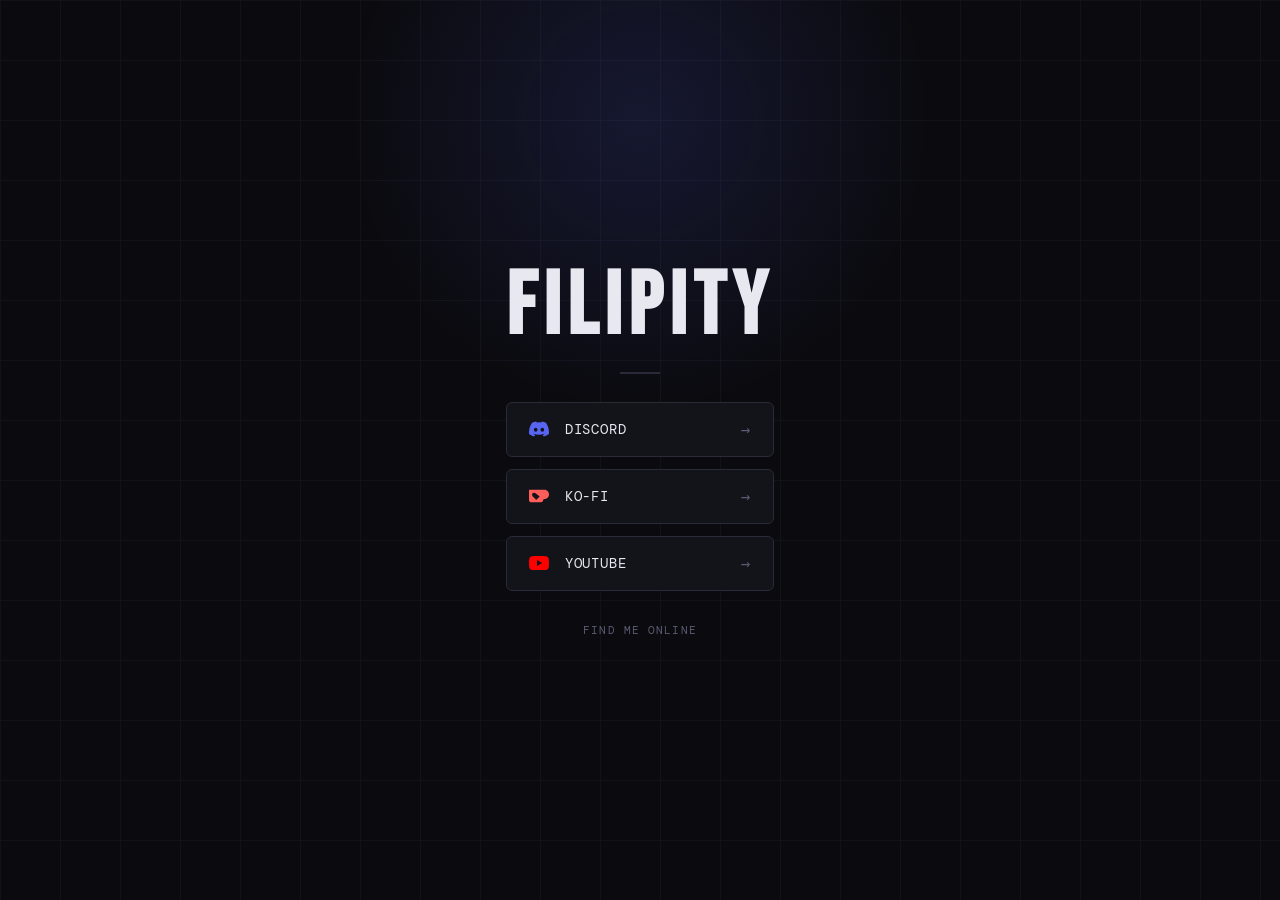
==== index.html @ c8604f3b "Update index.html" ====
<!DOCTYPE html>
<html lang="en">
<head>
  <meta charset="UTF-8" />
  <meta name="viewport" content="width=device-width, initial-scale=1.0" />
  <title>filipity</title>
  <link href="https://fonts.googleapis.com/css2?family=Bebas+Neue&family=DM+Mono:wght@300;400&display=swap" rel="stylesheet" />
  <style>
    *, *::before, *::after { box-sizing: border-box; margin: 0; padding: 0; }

    :root {
      --bg: #0b0b0f;
      --surface: #13131a;
      --border: #2a2a38;
      --text: #e8e8f0;
      --muted: #5a5a72;
      --discord: #5865f2;
      --kofi: #ff5e5b;
      --youtube: #ff0000;
    }

    html, body {
      height: 100%;
      background: var(--bg);
      color: var(--text);
      font-family: 'DM Mono', monospace;
      display: flex;
      align-items: center;
      justify-content: center;
      min-height: 100vh;
      overflow: hidden;
    }

    /* Subtle grid background */
    body::before {
      content: '';
      position: fixed;
      inset: 0;
      background-image:
        linear-gradient(var(--border) 1px, transparent 1px),
        linear-gradient(90deg, var(--border) 1px, transparent 1px);
      background-size: 60px 60px;
      opacity: 0.25;
      pointer-events: none;
    }

    /* Glowing orb */
    body::after {
      content: '';
      position: fixed;
      top: -20%;
      left: 50%;
      transform: translateX(-50%);
      width: 600px;
      height: 600px;
      background: radial-gradient(circle, rgba(88,101,242,0.15) 0%, transparent 70%);
      pointer-events: none;
    }

    .container {
      position: relative;
      z-index: 1;
      display: flex;
      flex-direction: column;
      align-items: center;
      gap: 12px;
      padding: 24px;
      width: 100%;
      max-width: 420px;
      animation: fadeUp 0.6s ease both;
    }

    .name {
      font-family: 'Bebas Neue', sans-serif;
      font-size: clamp(3rem, 12vw, 5.5rem);
      letter-spacing: 0.08em;
      line-height: 1;
      color: var(--text);
      margin-bottom: 8px;
      position: relative;
    }

    .name::after {
      content: attr(data-text);
      position: absolute;
      inset: 0;
      color: transparent;
      background: linear-gradient(135deg, var(--discord), var(--kofi));
      -webkit-background-clip: text;
      background-clip: text;
      opacity: 0;
      transition: opacity 0.3s;
    }

    .name:hover::after { opacity: 1; }

    .divider {
      width: 40px;
      height: 2px;
      background: var(--border);
      margin-bottom: 16px;
    }

    .link {
      display: flex;
      align-items: center;
      gap: 16px;
      width: 100%;
      padding: 16px 22px;
      background: var(--surface);
      border: 1px solid var(--border);
      border-radius: 6px;
      text-decoration: none;
      color: var(--text);
      font-size: 0.85rem;
      letter-spacing: 0.06em;
      text-transform: uppercase;
      transition: border-color 0.2s, transform 0.2s, background 0.2s;
      animation: fadeUp 0.6s ease both;
      position: relative;
      overflow: hidden;
    }

    .link::before {
      content: '';
      position: absolute;
      left: 0; top: 0; bottom: 0;
      width: 3px;
      background: var(--accent);
      transform: scaleY(0);
      transition: transform 0.2s ease;
      transform-origin: bottom;
    }

    .link:hover::before { transform: scaleY(1); }
    .link:hover {
      border-color: var(--accent);
      background: color-mix(in srgb, var(--accent) 8%, var(--surface));
      transform: translateX(4px);
    }

    .link:nth-child(1) { animation-delay: 0.1s; }
    .link:nth-child(2) { animation-delay: 0.2s; }
    .link:nth-child(3) { animation-delay: 0.3s; }

    .link--discord { --accent: var(--discord); }
    .link--kofi    { --accent: var(--kofi); }
    .link--youtube { --accent: var(--youtube); }

    .icon {
      width: 20px;
      height: 20px;
      flex-shrink: 0;
      fill: var(--accent);
      transition: transform 0.2s;
    }

    .link:hover .icon { transform: scale(1.15); }

    .label { flex: 1; }

    .arrow {
      color: var(--muted);
      font-size: 1rem;
      transition: color 0.2s, transform 0.2s;
    }

    .link:hover .arrow {
      color: var(--accent);
      transform: translateX(3px);
    }

    .footer {
      margin-top: 20px;
      font-size: 0.7rem;
      color: var(--muted);
      letter-spacing: 0.1em;
      text-transform: uppercase;
      animation: fadeUp 0.6s 0.4s ease both;
    }

    @keyframes fadeUp {
      from { opacity: 0; transform: translateY(18px); }
      to   { opacity: 1; transform: translateY(0); }
    }
  </style>
</head>
<body>
  <div class="container">
    <h1 class="name" data-text="filipity">filipity</h1>
    <div class="divider"></div>

    <!-- Discord -->
    <a href="https://discord.gg/24jNUAmjQJ" target="_blank" rel="noopener" class="link link--discord">
      <svg class="icon" viewBox="0 0 24 24" xmlns="http://www.w3.org/2000/svg">
        <path d="M20.317 4.37a19.791 19.791 0 0 0-4.885-1.515.074.074 0 0 0-.079.037c-.21.375-.444.864-.608 1.25a18.27 18.27 0 0 0-5.487 0 12.64 12.64 0 0 0-.617-1.25.077.077 0 0 0-.079-.037A19.736 19.736 0 0 0 3.677 4.37a.07.07 0 0 0-.032.027C.533 9.046-.32 13.58.099 18.057a.082.082 0 0 0 .031.057 19.9 19.9 0 0 0 5.993 3.03.078.078 0 0 0 .084-.028c.462-.63.874-1.295 1.226-1.994a.076.076 0 0 0-.041-.106 13.107 13.107 0 0 1-1.872-.892.077.077 0 0 1-.008-.128 10.2 10.2 0 0 0 .372-.292.074.074 0 0 1 .077-.01c3.928 1.793 8.18 1.793 12.062 0a.074.074 0 0 1 .078.01c.12.098.246.198.373.292a.077.077 0 0 1-.006.127 12.299 12.299 0 0 1-1.873.892.077.077 0 0 0-.041.107c.36.698.772 1.362 1.225 1.993a.076.076 0 0 0 .084.028 19.839 19.839 0 0 0 6.002-3.03.077.077 0 0 0 .032-.054c.5-5.177-.838-9.674-3.549-13.66a.061.061 0 0 0-.031-.03zM8.02 15.33c-1.183 0-2.157-1.085-2.157-2.419 0-1.333.956-2.419 2.157-2.419 1.21 0 2.176 1.096 2.157 2.42 0 1.333-.956 2.418-2.157 2.418zm7.975 0c-1.183 0-2.157-1.085-2.157-2.419 0-1.333.955-2.419 2.157-2.419 1.21 0 2.176 1.096 2.157 2.42 0 1.333-.946 2.418-2.157 2.418z"/>
      </svg>
      <span class="label">Discord</span>
      <span class="arrow">→</span>
    </a>

    <!-- Ko-fi -->
    <a href="https://ko-fi.com/filipity" target="_blank" rel="noopener" class="link link--kofi">
      <svg class="icon" viewBox="0 0 24 24" xmlns="http://www.w3.org/2000/svg">
        <path d="M23.881 8.948c-.773-4.085-4.859-4.593-4.859-4.593H.723c-.604 0-.679.798-.679.798s-.082 7.324-.022 11.822c.164 2.424 2.586 2.672 2.586 2.672s8.267-.023 11.966-.049c2.438-.426 2.683-2.566 2.658-3.734 4.352.24 7.422-2.831 6.649-6.916zm-11.062 3.511c-1.246 1.453-4.011 3.976-4.011 3.976s-.121.119-.31.023c-.076-.057-.108-.09-.108-.09-.443-.441-3.368-3.049-4.034-3.954-.709-.965-1.041-2.7-.091-3.71.951-1.01 3.005-1.086 4.038.407 0 0 1.596-2.MoreInfo222 3.223-.276 1.627 1.95.781 3.648-.707 3.624zm7.927 2.93c-1.332.49-3.563.007-3.563.007V8.594s3.503-.087 4.146.48c.463.41.62.72.62 1.52-.001.5-.169 1.534-.951 2.305-.531.525-1.235.783-1.252.490z"/>
      </svg>
      <span class="label">Ko-fi</span>
      <span class="arrow">→</span>
    </a>

    <!-- YouTube -->
    <a href="https://www.youtube.com/@filipity" target="_blank" rel="noopener" class="link link--youtube">
      <svg class="icon" viewBox="0 0 24 24" xmlns="http://www.w3.org/2000/svg">
        <path d="M23.498 6.186a3.016 3.016 0 0 0-2.122-2.136C19.505 3.545 12 3.545 12 3.545s-7.505 0-9.377.505A3.017 3.017 0 0 0 .502 6.186C0 8.07 0 12 0 12s0 3.93.502 5.814a3.016 3.016 0 0 0 2.122 2.136c1.871.505 9.376.505 9.376.505s7.505 0 9.377-.505a3.015 3.015 0 0 0 2.122-2.136C24 15.93 24 12 24 12s0-3.93-.502-5.814zM9.545 15.568V8.432L15.818 12l-6.273 3.568z"/>
      </svg>
      <span class="label">YouTube</span>
      <span class="arrow">→</span>
    </a>

    <p class="footer">find me online</p>
  </div>
</body>
</html>
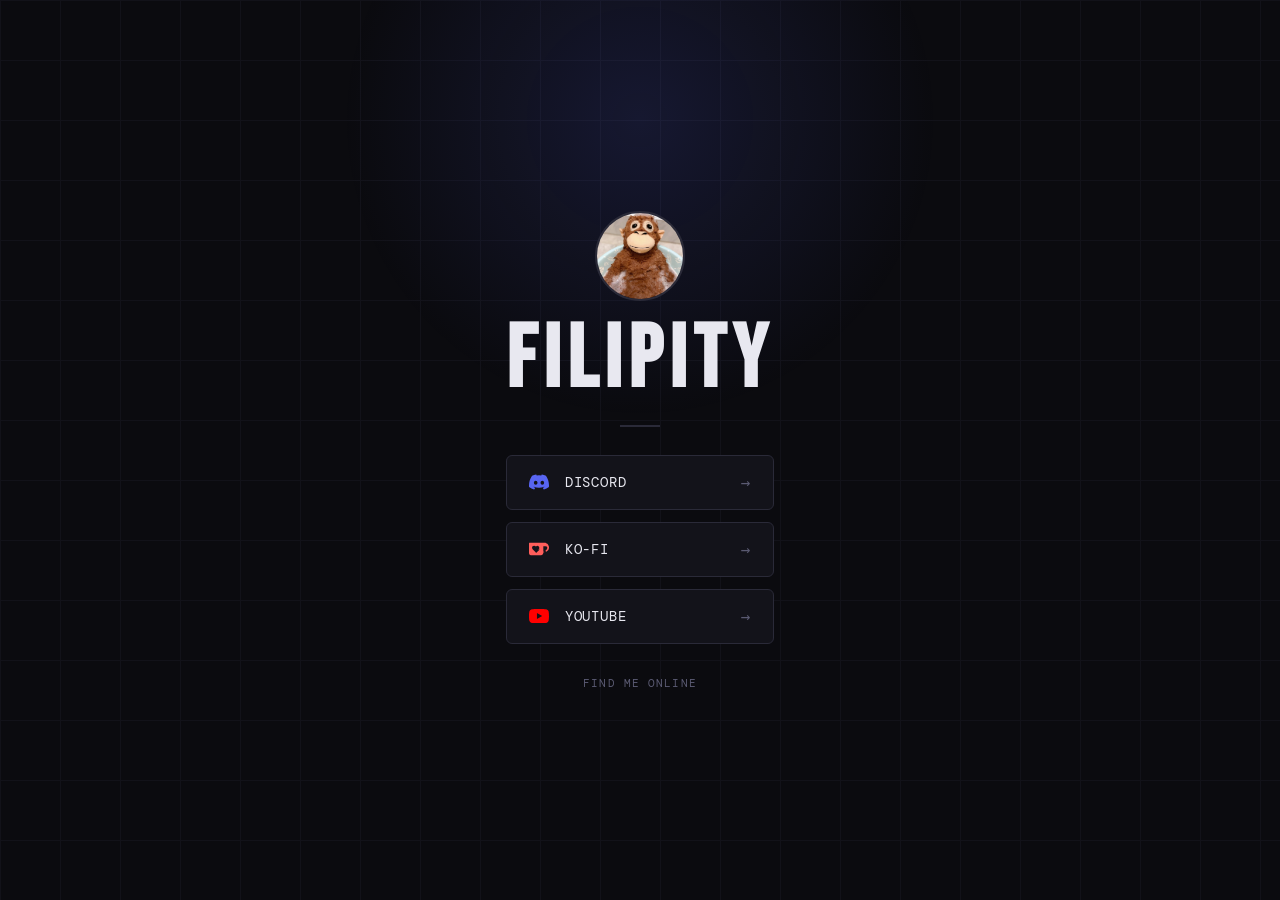
==== commit b9c83f39: "Update index.html" ====
--- a/index.html
+++ b/index.html
@@ -31,7 +31,6 @@
       overflow: hidden;
     }
 
-    /* Subtle grid background */
     body::before {
       content: '';
       position: fixed;
@@ -44,7 +43,6 @@
       pointer-events: none;
     }
 
-    /* Glowing orb */
     body::after {
       content: '';
       position: fixed;
@@ -68,6 +66,15 @@
       width: 100%;
       max-width: 420px;
       animation: fadeUp 0.6s ease both;
+    }
+
+    .avatar {
+      width: 90px;
+      height: 90px;
+      border-radius: 50%;
+      object-fit: cover;
+      border: 2px solid var(--border);
+      margin-bottom: 4px;
     }
 
     .name {
@@ -187,10 +194,10 @@
 </head>
 <body>
   <div class="container">
+    <img class="avatar" src="[data-uri]" alt="filipity">
     <h1 class="name" data-text="filipity">filipity</h1>
     <div class="divider"></div>
 
-    <!-- Discord -->
     <a href="https://discord.gg/24jNUAmjQJ" target="_blank" rel="noopener" class="link link--discord">
       <svg class="icon" viewBox="0 0 24 24" xmlns="http://www.w3.org/2000/svg">
         <path d="M20.317 4.37a19.791 19.791 0 0 0-4.885-1.515.074.074 0 0 0-.079.037c-.21.375-.444.864-.608 1.25a18.27 18.27 0 0 0-5.487 0 12.64 12.64 0 0 0-.617-1.25.077.077 0 0 0-.079-.037A19.736 19.736 0 0 0 3.677 4.37a.07.07 0 0 0-.032.027C.533 9.046-.32 13.58.099 18.057a.082.082 0 0 0 .031.057 19.9 19.9 0 0 0 5.993 3.03.078.078 0 0 0 .084-.028c.462-.63.874-1.295 1.226-1.994a.076.076 0 0 0-.041-.106 13.107 13.107 0 0 1-1.872-.892.077.077 0 0 1-.008-.128 10.2 10.2 0 0 0 .372-.292.074.074 0 0 1 .077-.01c3.928 1.793 8.18 1.793 12.062 0a.074.074 0 0 1 .078.01c.12.098.246.198.373.292a.077.077 0 0 1-.006.127 12.299 12.299 0 0 1-1.873.892.077.077 0 0 0-.041.107c.36.698.772 1.362 1.225 1.993a.076.076 0 0 0 .084.028 19.839 19.839 0 0 0 6.002-3.03.077.077 0 0 0 .032-.054c.5-5.177-.838-9.674-3.549-13.66a.061.061 0 0 0-.031-.03zM8.02 15.33c-1.183 0-2.157-1.085-2.157-2.419 0-1.333.956-2.419 2.157-2.419 1.21 0 2.176 1.096 2.157 2.42 0 1.333-.956 2.418-2.157 2.418zm7.975 0c-1.183 0-2.157-1.085-2.157-2.419 0-1.333.955-2.419 2.157-2.419 1.21 0 2.176 1.096 2.157 2.42 0 1.333-.946 2.418-2.157 2.418z"/>
@@ -199,16 +206,14 @@
       <span class="arrow">→</span>
     </a>
 
-    <!-- Ko-fi -->
     <a href="https://ko-fi.com/filipity" target="_blank" rel="noopener" class="link link--kofi">
       <svg class="icon" viewBox="0 0 24 24" xmlns="http://www.w3.org/2000/svg">
-        <path d="M23.881 8.948c-.773-4.085-4.859-4.593-4.859-4.593H.723c-.604 0-.679.798-.679.798s-.082 7.324-.022 11.822c.164 2.424 2.586 2.672 2.586 2.672s8.267-.023 11.966-.049c2.438-.426 2.683-2.566 2.658-3.734 4.352.24 7.422-2.831 6.649-6.916zm-11.062 3.511c-1.246 1.453-4.011 3.976-4.011 3.976s-.121.119-.31.023c-.076-.057-.108-.09-.108-.09-.443-.441-3.368-3.049-4.034-3.954-.709-.965-1.041-2.7-.091-3.71.951-1.01 3.005-1.086 4.038.407 0 0 1.596-2.MoreInfo222 3.223-.276 1.627 1.95.781 3.648-.707 3.624zm7.927 2.93c-1.332.49-3.563.007-3.563.007V8.594s3.503-.087 4.146.48c.463.41.62.72.62 1.52-.001.5-.169 1.534-.951 2.305-.531.525-1.235.783-1.252.490z"/>
+        <path d="M23.881 8.948c-.773-4.085-4.859-4.593-4.859-4.593H.723c-.604 0-.679.798-.679.798s-.082 7.324-.022 11.822c.164 2.424 2.586 2.672 2.586 2.672s8.267-.023 11.966-.049c2.438-.426 2.683-2.566 2.658-3.734 4.352.24 7.422-2.831 6.649-6.916zm-11.062 3.511c-1.246 1.453-4.011 3.976-4.011 3.976s-.121.119-.31.023c-.076-.057-.108-.09-.108-.09-.443-.441-3.368-3.049-4.034-3.954-.709-.965-1.041-2.7-.091-3.71.951-1.01 3.005-1.086 4.038.407 0 0 1.596-2.222 3.223-.276 1.627 1.95.781 3.648-.707 3.624zm7.927 2.93c-1.332.49-3.563.007-3.563.007V8.594s3.503-.087 4.146.48c.463.41.62.72.62 1.52-.001.5-.169 1.534-.951 2.305-.531.525-1.235.783-1.252.490z"/>
       </svg>
       <span class="label">Ko-fi</span>
       <span class="arrow">→</span>
     </a>
 
-    <!-- YouTube -->
     <a href="https://www.youtube.com/@filipity" target="_blank" rel="noopener" class="link link--youtube">
       <svg class="icon" viewBox="0 0 24 24" xmlns="http://www.w3.org/2000/svg">
         <path d="M23.498 6.186a3.016 3.016 0 0 0-2.122-2.136C19.505 3.545 12 3.545 12 3.545s-7.505 0-9.377.505A3.017 3.017 0 0 0 .502 6.186C0 8.07 0 12 0 12s0 3.93.502 5.814a3.016 3.016 0 0 0 2.122 2.136c1.871.505 9.376.505 9.376.505s7.505 0 9.377-.505a3.015 3.015 0 0 0 2.122-2.136C24 15.93 24 12 24 12s0-3.93-.502-5.814zM9.545 15.568V8.432L15.818 12l-6.273 3.568z"/>
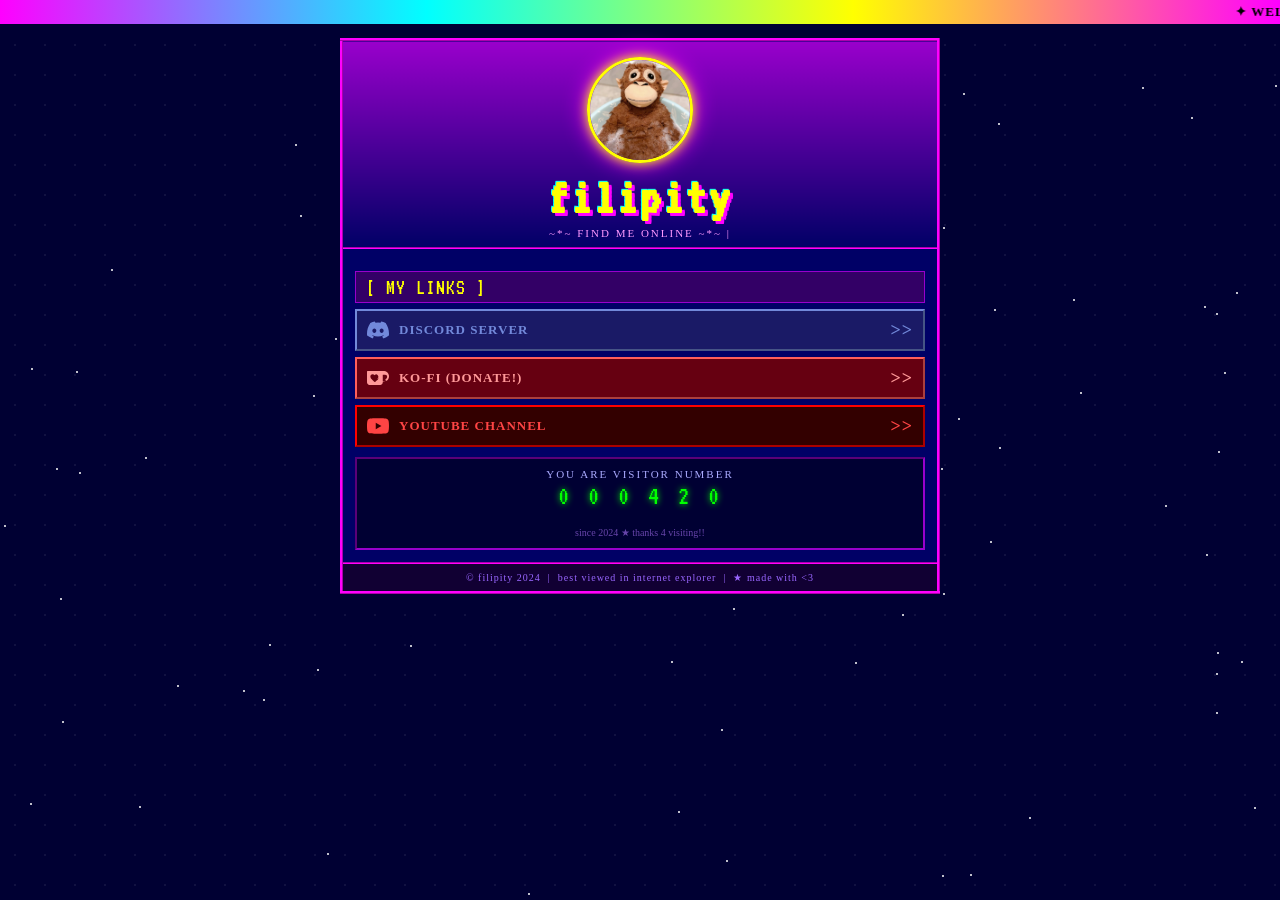
==== commit a66487f5: "changed whole website" ====
--- a/index.html
+++ b/index.html
@@ -3,226 +3,280 @@
 <head>
   <meta charset="UTF-8" />
   <meta name="viewport" content="width=device-width, initial-scale=1.0" />
-  <title>filipity</title>
-  <link href="https://fonts.googleapis.com/css2?family=Bebas+Neue&family=DM+Mono:wght@300;400&display=swap" rel="stylesheet" />
+  <title>~*~ filipity's page ~*~</title>
   <style>
-    *, *::before, *::after { box-sizing: border-box; margin: 0; padding: 0; }
-
-    :root {
-      --bg: #0b0b0f;
-      --surface: #13131a;
-      --border: #2a2a38;
-      --text: #e8e8f0;
-      --muted: #5a5a72;
-      --discord: #5865f2;
-      --kofi: #ff5e5b;
-      --youtube: #ff0000;
-    }
-
-    html, body {
-      height: 100%;
-      background: var(--bg);
-      color: var(--text);
-      font-family: 'DM Mono', monospace;
+    @import url('https://fonts.googleapis.com/css2?family=VT323&family=Press+Start+2P&display=swap');
+
+    body {
+      background-color: #000033;
+      background-image:
+        radial-gradient(circle, #ffffff11 1px, transparent 1px);
+      background-size: 30px 30px;
+      color: #00ffff;
+      font-family: 'Comic Sans MS', 'Comic Sans', cursive;
+      margin: 0;
+      padding: 0;
+      min-height: 100vh;
+    }
+
+    marquee {
+      background: linear-gradient(90deg, #ff00ff, #00ffff, #ffff00, #ff00ff);
+      color: #000;
+      font-weight: bold;
+      font-size: 13px;
+      padding: 4px 0;
+      letter-spacing: 1px;
+    }
+
+    .page-wrap {
+      max-width: 600px;
+      margin: 0 auto;
+      padding: 10px;
+    }
+
+    .main-table {
+      width: 100%;
+      border: 3px ridge #ff00ff;
+      background: #000066;
+      padding: 0;
+      border-collapse: collapse;
+    }
+
+    .header-cell {
+      background: linear-gradient(180deg, #9900cc, #000066);
+      text-align: center;
+      padding: 16px 8px 8px;
+      border-bottom: 2px groove #ff00ff;
+    }
+
+    .avatar {
+      width: 100px;
+      height: 100px;
+      border-radius: 50%;
+      object-fit: cover;
+      border: 3px solid #ffff00;
+      box-shadow: 0 0 12px #ffff00, 0 0 24px #ff00ff;
+      display: block;
+      margin: 0 auto 8px;
+    }
+
+    .site-title {
+      font-family: 'VT323', monospace;
+      font-size: 52px;
+      color: #ffff00;
+      text-shadow: 3px 3px #ff00ff, -1px -1px #00ffff;
+      line-height: 1;
+      margin: 0;
+      letter-spacing: 2px;
+    }
+
+    .subtitle {
+      font-size: 11px;
+      color: #ff99ff;
+      margin: 4px 0 0;
+      letter-spacing: 2px;
+      text-transform: uppercase;
+    }
+
+    .blink {
+      animation: blink 1s step-end infinite;
+    }
+    @keyframes blink {
+      0%, 100% { opacity: 1; }
+      50% { opacity: 0; }
+    }
+
+    .body-cell {
+      padding: 12px;
+    }
+
+    .section-header {
+      font-family: 'VT323', monospace;
+      font-size: 22px;
+      color: #ffff00;
+      background: #330066;
+      border: 1px solid #9900cc;
+      padding: 4px 10px;
+      margin: 10px 0 6px;
+      letter-spacing: 1px;
+    }
+
+    .link-row {
       display: flex;
       align-items: center;
-      justify-content: center;
-      min-height: 100vh;
+      gap: 10px;
+      padding: 8px 10px;
+      margin-bottom: 6px;
+      text-decoration: none;
+      border: 2px outset;
+      font-size: 13px;
+      font-weight: bold;
+      letter-spacing: 1px;
+      cursor: pointer;
+      transition: filter 0.1s;
+      position: relative;
+    }
+
+    .link-row:hover {
+      filter: brightness(1.3);
+    }
+
+    .link-row:active {
+      border-style: inset;
+    }
+
+    .link--discord {
+      background: #1a1a66;
+      border-color: #7289da;
+      color: #7289da;
+    }
+
+    .link--kofi {
+      background: #660011;
+      border-color: #ff5e5b;
+      color: #ff9999;
+    }
+
+    .link--youtube {
+      background: #330000;
+      border-color: #ff0000;
+      color: #ff4444;
+    }
+
+    .link-icon {
+      width: 22px;
+      height: 22px;
+      flex-shrink: 0;
+      fill: currentColor;
+    }
+
+    .link-label {
+      flex: 1;
+      text-transform: uppercase;
+    }
+
+    .link-arrow {
+      font-size: 18px;
+    }
+
+    .visitor-box {
+      border: 2px inset #9900cc;
+      background: #000033;
+      text-align: center;
+      padding: 8px;
+      margin-top: 10px;
+      font-size: 12px;
+      color: #aaaaff;
+    }
+
+    .counter {
+      font-family: 'VT323', monospace;
+      font-size: 28px;
+      color: #00ff00;
+      letter-spacing: 4px;
+      display: block;
+      text-shadow: 0 0 6px #00ff00;
+    }
+
+    .footer-cell {
+      background: #110033;
+      border-top: 2px groove #ff00ff;
+      text-align: center;
+      padding: 8px;
+      font-size: 10px;
+      color: #9966ff;
+      letter-spacing: 1px;
+    }
+
+    .stars {
+      position: fixed;
+      top: 0; left: 0; right: 0; bottom: 0;
+      pointer-events: none;
       overflow: hidden;
-    }
-
-    body::before {
-      content: '';
-      position: fixed;
-      inset: 0;
-      background-image:
-        linear-gradient(var(--border) 1px, transparent 1px),
-        linear-gradient(90deg, var(--border) 1px, transparent 1px);
-      background-size: 60px 60px;
-      opacity: 0.25;
-      pointer-events: none;
-    }
-
-    body::after {
-      content: '';
-      position: fixed;
-      top: -20%;
-      left: 50%;
-      transform: translateX(-50%);
-      width: 600px;
-      height: 600px;
-      background: radial-gradient(circle, rgba(88,101,242,0.15) 0%, transparent 70%);
-      pointer-events: none;
-    }
-
-    .container {
-      position: relative;
-      z-index: 1;
-      display: flex;
-      flex-direction: column;
-      align-items: center;
-      gap: 12px;
-      padding: 24px;
-      width: 100%;
-      max-width: 420px;
-      animation: fadeUp 0.6s ease both;
-    }
-
-    .avatar {
-      width: 90px;
-      height: 90px;
+      z-index: -1;
+    }
+
+    .star {
+      position: absolute;
+      width: 2px;
+      height: 2px;
+      background: white;
       border-radius: 50%;
-      object-fit: cover;
-      border: 2px solid var(--border);
-      margin-bottom: 4px;
-    }
-
-    .name {
-      font-family: 'Bebas Neue', sans-serif;
-      font-size: clamp(3rem, 12vw, 5.5rem);
-      letter-spacing: 0.08em;
-      line-height: 1;
-      color: var(--text);
-      margin-bottom: 8px;
-      position: relative;
-    }
-
-    .name::after {
-      content: attr(data-text);
-      position: absolute;
-      inset: 0;
-      color: transparent;
-      background: linear-gradient(135deg, var(--discord), var(--kofi));
-      -webkit-background-clip: text;
-      background-clip: text;
-      opacity: 0;
-      transition: opacity 0.3s;
-    }
-
-    .name:hover::after { opacity: 1; }
-
-    .divider {
-      width: 40px;
-      height: 2px;
-      background: var(--border);
-      margin-bottom: 16px;
-    }
-
-    .link {
-      display: flex;
-      align-items: center;
-      gap: 16px;
-      width: 100%;
-      padding: 16px 22px;
-      background: var(--surface);
-      border: 1px solid var(--border);
-      border-radius: 6px;
-      text-decoration: none;
-      color: var(--text);
-      font-size: 0.85rem;
-      letter-spacing: 0.06em;
-      text-transform: uppercase;
-      transition: border-color 0.2s, transform 0.2s, background 0.2s;
-      animation: fadeUp 0.6s ease both;
-      position: relative;
-      overflow: hidden;
-    }
-
-    .link::before {
-      content: '';
-      position: absolute;
-      left: 0; top: 0; bottom: 0;
-      width: 3px;
-      background: var(--accent);
-      transform: scaleY(0);
-      transition: transform 0.2s ease;
-      transform-origin: bottom;
-    }
-
-    .link:hover::before { transform: scaleY(1); }
-    .link:hover {
-      border-color: var(--accent);
-      background: color-mix(in srgb, var(--accent) 8%, var(--surface));
-      transform: translateX(4px);
-    }
-
-    .link:nth-child(1) { animation-delay: 0.1s; }
-    .link:nth-child(2) { animation-delay: 0.2s; }
-    .link:nth-child(3) { animation-delay: 0.3s; }
-
-    .link--discord { --accent: var(--discord); }
-    .link--kofi    { --accent: var(--kofi); }
-    .link--youtube { --accent: var(--youtube); }
-
-    .icon {
-      width: 20px;
-      height: 20px;
-      flex-shrink: 0;
-      fill: var(--accent);
-      transition: transform 0.2s;
-    }
-
-    .link:hover .icon { transform: scale(1.15); }
-
-    .label { flex: 1; }
-
-    .arrow {
-      color: var(--muted);
-      font-size: 1rem;
-      transition: color 0.2s, transform 0.2s;
-    }
-
-    .link:hover .arrow {
-      color: var(--accent);
-      transform: translateX(3px);
-    }
-
-    .footer {
-      margin-top: 20px;
-      font-size: 0.7rem;
-      color: var(--muted);
-      letter-spacing: 0.1em;
-      text-transform: uppercase;
-      animation: fadeUp 0.6s 0.4s ease both;
-    }
-
-    @keyframes fadeUp {
-      from { opacity: 0; transform: translateY(18px); }
-      to   { opacity: 1; transform: translateY(0); }
+      animation: twinkle var(--d) ease-in-out infinite;
+    }
+    @keyframes twinkle {
+      0%, 100% { opacity: 0.2; }
+      50% { opacity: 1; }
     }
   </style>
 </head>
 <body>
-  <div class="container">
-    <img class="avatar" src="[data-uri]" alt="filipity">
-    <h1 class="name" data-text="filipity">filipity</h1>
-    <div class="divider"></div>
-
-    <a href="https://discord.gg/24jNUAmjQJ" target="_blank" rel="noopener" class="link link--discord">
-      <svg class="icon" viewBox="0 0 24 24" xmlns="http://www.w3.org/2000/svg">
-        <path d="M20.317 4.37a19.791 19.791 0 0 0-4.885-1.515.074.074 0 0 0-.079.037c-.21.375-.444.864-.608 1.25a18.27 18.27 0 0 0-5.487 0 12.64 12.64 0 0 0-.617-1.25.077.077 0 0 0-.079-.037A19.736 19.736 0 0 0 3.677 4.37a.07.07 0 0 0-.032.027C.533 9.046-.32 13.58.099 18.057a.082.082 0 0 0 .031.057 19.9 19.9 0 0 0 5.993 3.03.078.078 0 0 0 .084-.028c.462-.63.874-1.295 1.226-1.994a.076.076 0 0 0-.041-.106 13.107 13.107 0 0 1-1.872-.892.077.077 0 0 1-.008-.128 10.2 10.2 0 0 0 .372-.292.074.074 0 0 1 .077-.01c3.928 1.793 8.18 1.793 12.062 0a.074.074 0 0 1 .078.01c.12.098.246.198.373.292a.077.077 0 0 1-.006.127 12.299 12.299 0 0 1-1.873.892.077.077 0 0 0-.041.107c.36.698.772 1.362 1.225 1.993a.076.076 0 0 0 .084.028 19.839 19.839 0 0 0 6.002-3.03.077.077 0 0 0 .032-.054c.5-5.177-.838-9.674-3.549-13.66a.061.061 0 0 0-.031-.03zM8.02 15.33c-1.183 0-2.157-1.085-2.157-2.419 0-1.333.956-2.419 2.157-2.419 1.21 0 2.176 1.096 2.157 2.42 0 1.333-.956 2.418-2.157 2.418zm7.975 0c-1.183 0-2.157-1.085-2.157-2.419 0-1.333.955-2.419 2.157-2.419 1.21 0 2.176 1.096 2.157 2.42 0 1.333-.946 2.418-2.157 2.418z"/>
-      </svg>
-      <span class="label">Discord</span>
-      <span class="arrow">→</span>
-    </a>
-
-    <a href="https://ko-fi.com/filipity" target="_blank" rel="noopener" class="link link--kofi">
-      <svg class="icon" viewBox="0 0 24 24" xmlns="http://www.w3.org/2000/svg">
-        <path d="M23.881 8.948c-.773-4.085-4.859-4.593-4.859-4.593H.723c-.604 0-.679.798-.679.798s-.082 7.324-.022 11.822c.164 2.424 2.586 2.672 2.586 2.672s8.267-.023 11.966-.049c2.438-.426 2.683-2.566 2.658-3.734 4.352.24 7.422-2.831 6.649-6.916zm-11.062 3.511c-1.246 1.453-4.011 3.976-4.011 3.976s-.121.119-.31.023c-.076-.057-.108-.09-.108-.09-.443-.441-3.368-3.049-4.034-3.954-.709-.965-1.041-2.7-.091-3.71.951-1.01 3.005-1.086 4.038.407 0 0 1.596-2.222 3.223-.276 1.627 1.95.781 3.648-.707 3.624zm7.927 2.93c-1.332.49-3.563.007-3.563.007V8.594s3.503-.087 4.146.48c.463.41.62.72.62 1.52-.001.5-.169 1.534-.951 2.305-.531.525-1.235.783-1.252.490z"/>
-      </svg>
-      <span class="label">Ko-fi</span>
-      <span class="arrow">→</span>
-    </a>
-
-    <a href="https://www.youtube.com/@filipity" target="_blank" rel="noopener" class="link link--youtube">
-      <svg class="icon" viewBox="0 0 24 24" xmlns="http://www.w3.org/2000/svg">
-        <path d="M23.498 6.186a3.016 3.016 0 0 0-2.122-2.136C19.505 3.545 12 3.545 12 3.545s-7.505 0-9.377.505A3.017 3.017 0 0 0 .502 6.186C0 8.07 0 12 0 12s0 3.93.502 5.814a3.016 3.016 0 0 0 2.122 2.136c1.871.505 9.376.505 9.376.505s7.505 0 9.377-.505a3.015 3.015 0 0 0 2.122-2.136C24 15.93 24 12 24 12s0-3.93-.502-5.814zM9.545 15.568V8.432L15.818 12l-6.273 3.568z"/>
-      </svg>
-      <span class="label">YouTube</span>
-      <span class="arrow">→</span>
-    </a>
-
-    <p class="footer">find me online</p>
-  </div>
+
+<div class="stars" id="stars"></div>
+
+<marquee scrollamount="4">✦ WELCOME TO FILIPITY'S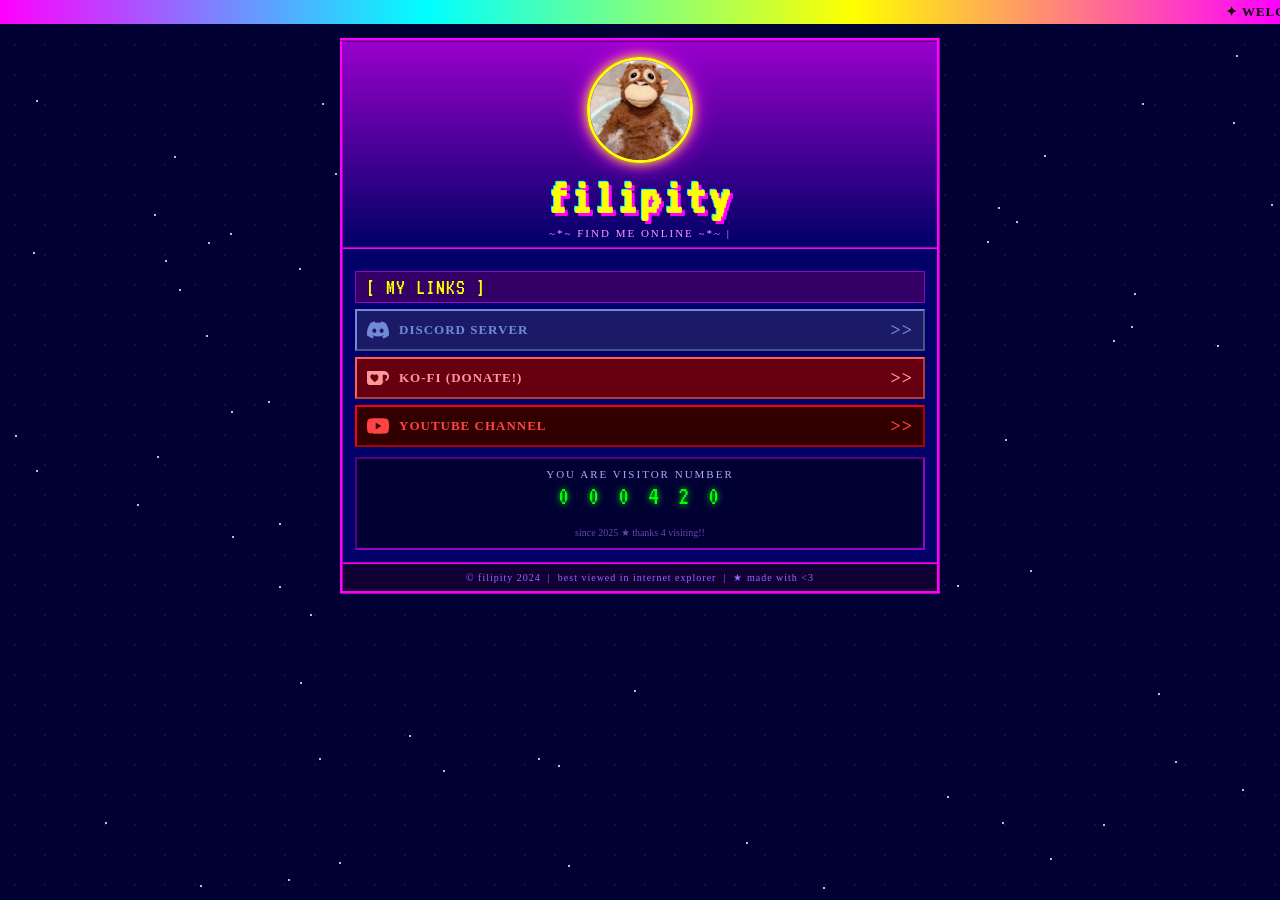
==== commit d0a10178: "Update visitor message year from 2024 to 2025" ====
--- a/index.html
+++ b/index.html
@@ -251,7 +251,7 @@
         <div class="visitor-box">
           <span style="font-size:11px; letter-spacing:2px;">YOU ARE VISITOR NUMBER</span><br>
           <span class="counter">0 0 0 4 2 0</span>
-          <br><span style="font-size:10px; color:#6644aa;">since 2024 ★ thanks 4 visiting!!</span>
+          <br><span style="font-size:10px; color:#6644aa;">since 2025 ★ thanks 4 visiting!!</span>
         </div>
 
       </td>
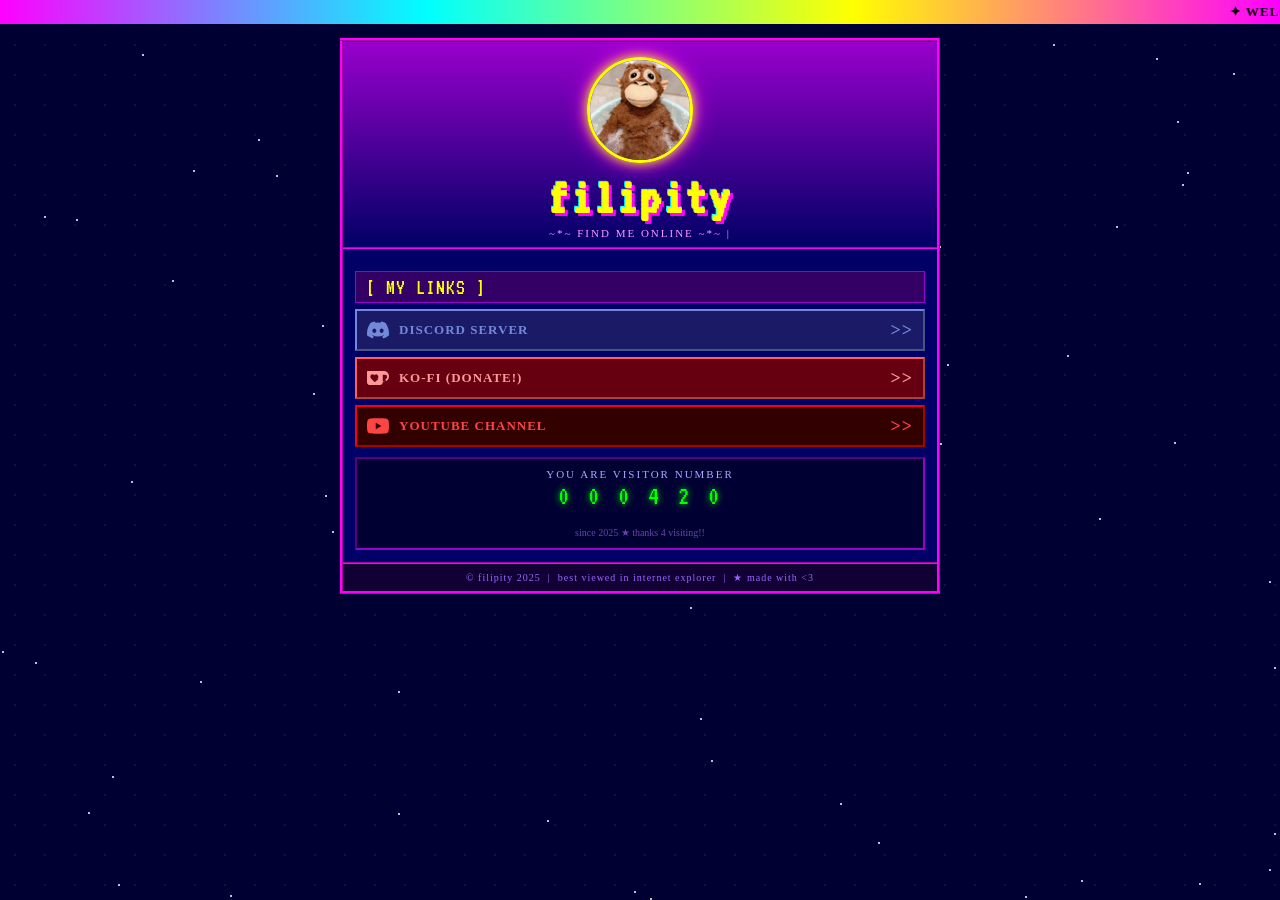
==== commit b80cb3bd: "Update index.html" ====
--- a/index.html
+++ b/index.html
@@ -258,7 +258,7 @@
     </tr>
     <tr>
       <td class="footer-cell">
-        &copy; filipity 2024 &nbsp;|&nbsp; best viewed in internet explorer &nbsp;|&nbsp;
+        &copy; filipity 2025 &nbsp;|&nbsp; best viewed in internet explorer &nbsp;|&nbsp;
         <span class="blink">&#9733;</span> made with &lt;3
       </td>
     </tr>
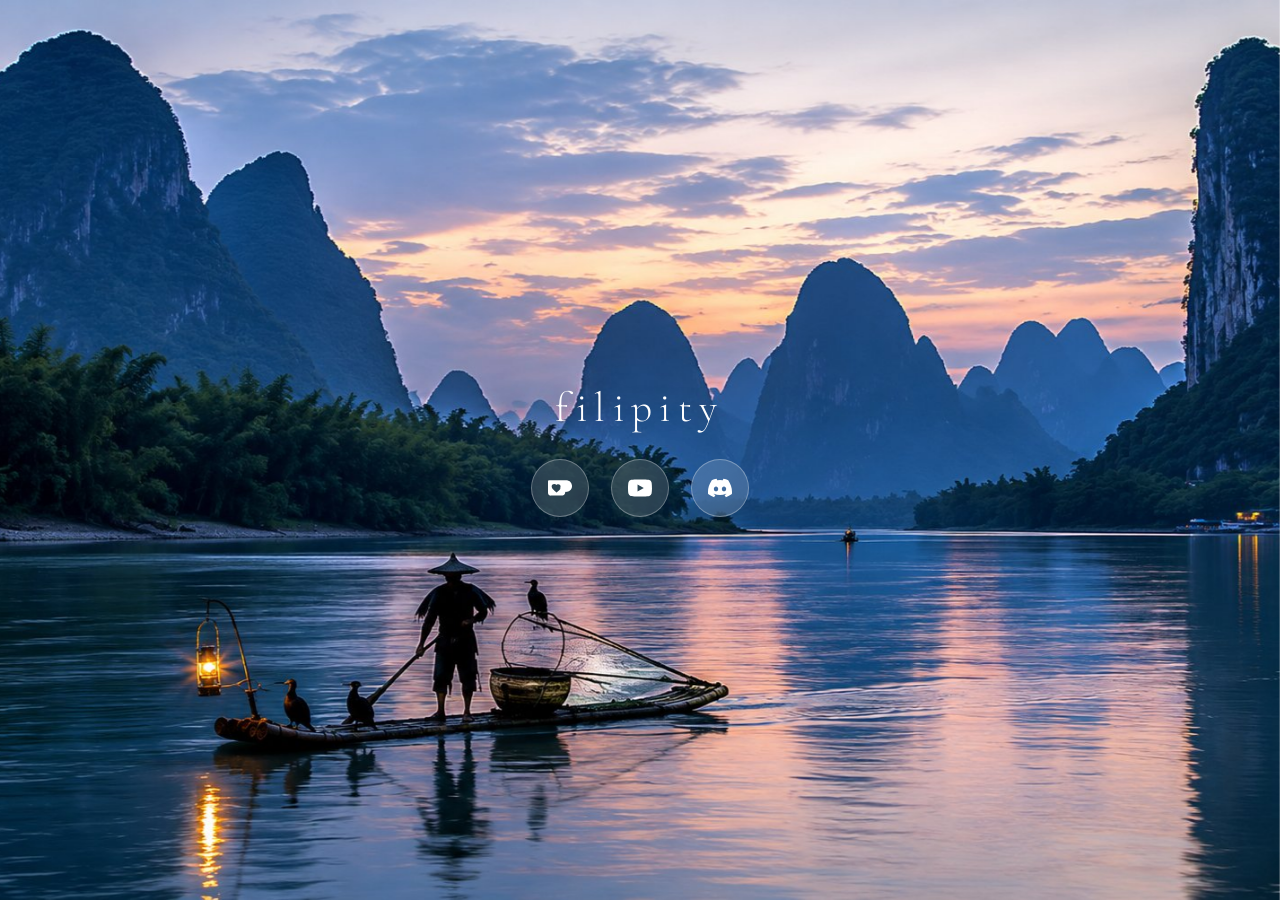
==== commit 6866b53a: "Update fmt.Println message from 'Hello' to 'Goodbye'" ====
--- a/index.html
+++ b/index.html
@@ -1,282 +1,127 @@
 <!DOCTYPE html>
 <html lang="en">
 <head>
-  <meta charset="UTF-8" />
-  <meta name="viewport" content="width=device-width, initial-scale=1.0" />
-  <title>~*~ filipity's page ~*~</title>
-  <style>
-    @import url('https://fonts.googleapis.com/css2?family=VT323&family=Press+Start+2P&display=swap');
+<meta charset="UTF-8">
+<meta name="viewport" content="width=device-width, initial-scale=1.0">
+<title>filipity</title>
+<link href="https://fonts.googleapis.com/css2?family=Cormorant+Garamond:wght@300;400&display=swap" rel="stylesheet">
+<style>
+  *, *::before, *::after { margin: 0; padding: 0; box-sizing: border-box; }
 
-    body {
-      background-color: #000033;
-      background-image:
-        radial-gradient(circle, #ffffff11 1px, transparent 1px);
-      background-size: 30px 30px;
-      color: #00ffff;
-      font-family: 'Comic Sans MS', 'Comic Sans', cursive;
-      margin: 0;
-      padding: 0;
-      min-height: 100vh;
-    }
+  html, body {
+    height: 100%;
+    width: 100%;
+  }
 
-    marquee {
-      background: linear-gradient(90deg, #ff00ff, #00ffff, #ffff00, #ff00ff);
-      color: #000;
-      font-weight: bold;
-      font-size: 13px;
-      padding: 4px 0;
-      letter-spacing: 1px;
-    }
+  body {
+    display: flex;
+    align-items: center;
+    justify-content: center;
+    min-height: 100vh;
+    overflow: hidden;
+    position: relative;
+  }
 
-    .page-wrap {
-      max-width: 600px;
-      margin: 0 auto;
-      padding: 10px;
-    }
+  .bg {
+    position: fixed;
+    inset: 0;
+    background-image: url('[data-uri]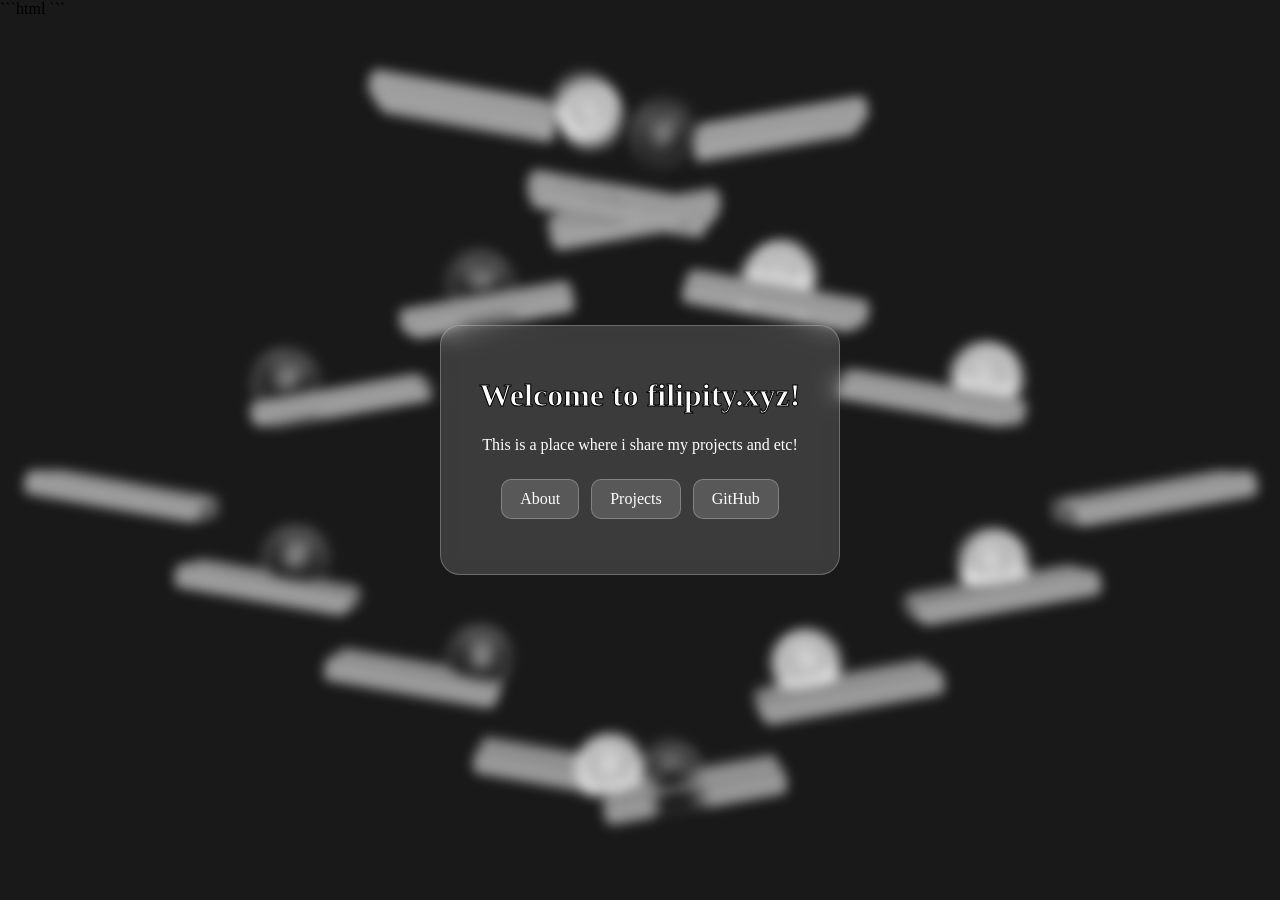
==== commit c6d4011c: "refurbished" ====
--- a/index.html
+++ b/index.html
@@ -1,127 +1,45 @@
-<!DOCTYPE html>
-<html lang="en">
-<head>
-<meta charset="UTF-8">
-<meta name="viewport" content="width=device-width, initial-scale=1.0">
-<title>filipity</title>
-<link href="https://fonts.googleapis.com/css2?family=Cormorant+Garamond:wght@300;400&display=swap" rel="stylesheet">
-<style>
-  *, *::before, *::after { margin: 0; padding: 0; box-sizing: border-box; }
-
-  html, body {
-    height: 100%;
-    width: 100%;
-  }
-
-  body {
-    display: flex;
-    align-items: center;
-    justify-content: center;
-    min-height: 100vh;
-    overflow: hidden;
-    position: relative;
-  }
-
-  .bg {
-    position: fixed;
-    inset: 0;
-    background-image: url('[data-uri]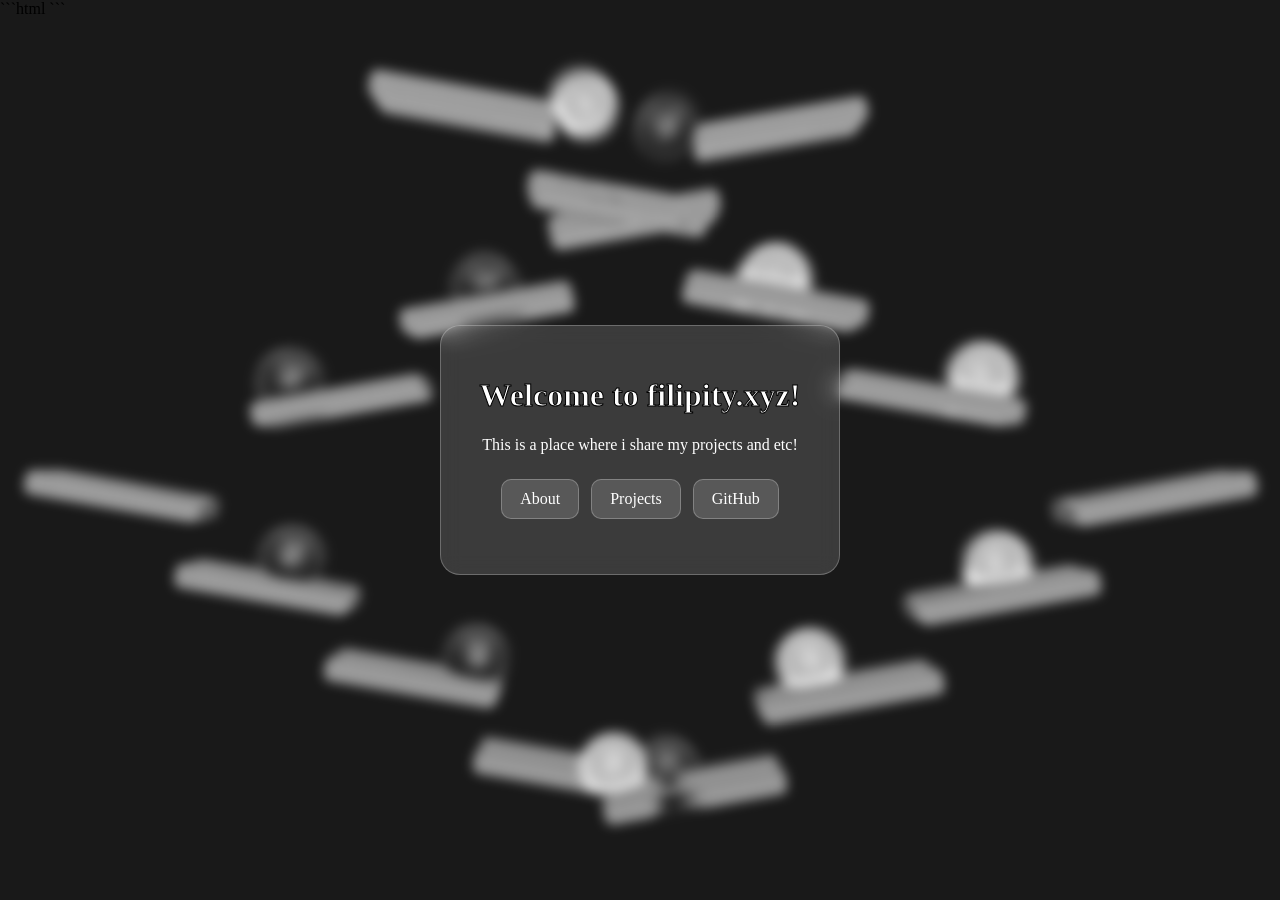
==== commit 381cad50: "Update links in index.html for navigation" ====
--- a/index.html
+++ b/index.html
@@ -17,8 +17,8 @@
         <p>This is a place where i share my projects and etc!</p>
 
         <nav>
-            <a href="#about">About</a>
-            <a href="#projects">Projects</a>
+            <a href="/aboutme.html">About</a>
+            <a href="/projects.html">Projects</a>
             <a href="https://github.com/FILIPITY">GitHub</a>
         </nav>
 
@@ -42,4 +42,4 @@
 </body>
 
 </html>
-```+```
